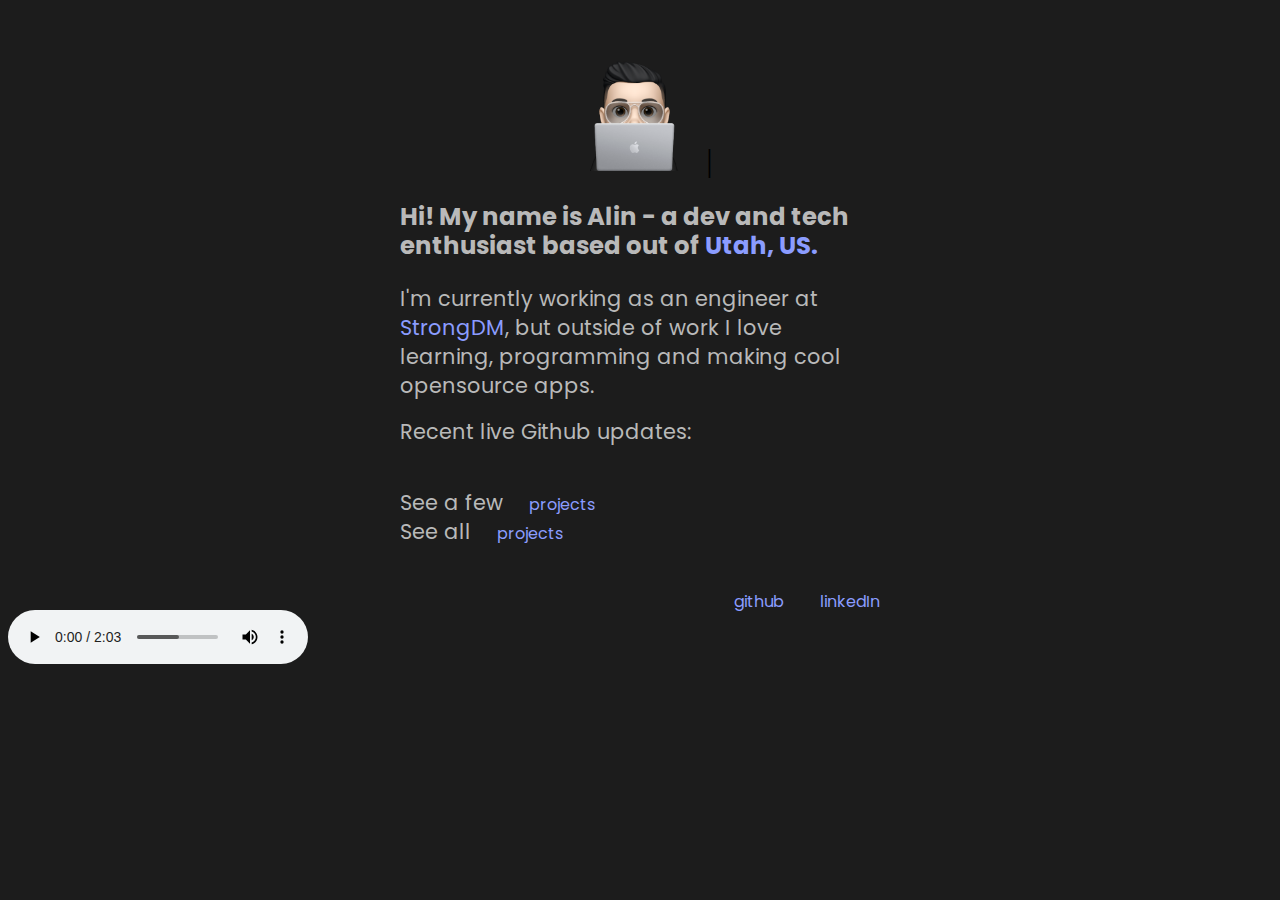
==== index.html @ a38c1ec6 "Update index.html" ====
<!DOCTYPE html>
<html lang="en">

<head>
    <meta charset="UTF-8">
    <meta http-equiv="X-UA-Compatible" content="IE=edge">
    <meta name="viewport" content="width=device-width, initial-scale=1.0">
    <title>Alin Lupascu</title>
    <link rel="preconnect" href="https://fonts.googleapis.com">
    <link rel="preconnect" href="https://fonts.gstatic.com" crossorigin>
    <link href="https://fonts.googleapis.com/css2?family=Poppins&display=swap" rel="stylesheet">
    <link rel="stylesheet" href="style.css">
    <link rel="icon"
        href="data:image/svg+xml,<svg xmlns=%22http://www.w3.org/2000/svg%22 viewBox=%220 0 100 100%22><text y=%22.9em%22 font-size=%2290%22>🖐️</text></svg>">

</head>

<body>

    <div class="container">

        <div class="hero">

            <img class="avatar"
                src="./avatar.png"
                alt="👋🏻">
            <span class="blink">|</span>

        </div>

        <div class="introText">
            <h3>Hi! My name is Alin - a dev and tech enthusiast based out of <span class="h3Span">Utah, US.</span></h3>
            I'm currently working as an engineer at <span class="h3Span">StrongDM</span>, but outside of work I love
            learning, programming and making cool opensource apps.
        </div>

        <div class="recentWork">
            Recent live Github updates:
            <div class="repos"></div>
            See a few <a class="sm-link" href="projects.html">
                <img height="16" width="16" src="https://cdn.simpleicons.org/git/white" /> projects</a>
            <br>
            See all <a class="sm-link" href="https://github.com/alienator88?tab=repositories">
                <img height="16" width="16" src="https://cdn.simpleicons.org/git/white" /> projects</a>
        </div>

        <div class="socials">
            <a class="sm-link" href="https://github.com/alienator88">
                <img height="16" width="16" src="https://cdn.simpleicons.org/github/white" /> github</a>
            
            <a class="sm-link" href="https://www.linkedin.com/in/alinlupascu/">
                <img height="16" width="16" src="https://cdn.simpleicons.org/linkedin/white" /> linkedIn</a>
        </div>

    </div>


      <audio controls autoplay>
      <source src="tune.mp3" type="audio/mpeg">
      </audio>
</body>
<script src="app.js"></script>

</html>
---- style.css ----
:root {
    font-size: 16px;
}

body {
    background-color: #1c1c1c;
}


.container {
    width: 80%;
    max-width: 30rem;
    margin: 0 auto;
    display: flex;
    flex-direction: column;
    margin-top: 2vh;
}


.hero {
    align-self: center;
    margin-top: 2vh;
}


.avatar {
    width: 15vh;
    height: 15vh;
    /* border-radius: 300px; */
}


.introText {
    color: rgb(185, 185, 185);
    font-family: 'Poppins', sans-serif;
    font-size: 1.3rem;
    line-height: 1.8rem;
    /* text-align: justify;
    text-justify: auto; */
}

.recentWork {
    color: rgb(185, 185, 185);
    font-family: 'Poppins', sans-serif;
    font-size: 1.3rem;
    line-height: 1.8rem;
    margin-top: 2vh;
}


.h3Span {
    color: #8b9cff;
}

.repos {
    padding: 1em;
    padding-left: 0;
}

.repoLink {
    text-decoration: none;
    color: white;
    font-family: Arial, Helvetica, sans-serif;
    border-bottom: 4px solid #8b9cff;
}

.repoCard {
    background-color: rgba(255, 255, 255, 0.1);
    padding: 1em;
    border: 1px solid white;
    border-radius: 0.5em;
    margin-bottom: 1vh;
}

.repoDesc {
    color: white(0, 0, 0, 0.582);
    font-size: small;
    line-height: normal;
    margin-top: 1vh;
}

.blink {
    font-size: xx-large;
    animation: 1s blinker step-end infinite;
}

@keyframes blinker {
    from,
    to {
        color: transparent;
    }

    50% {
        color: white;
    }
}

.socials {
    display: flex;
    justify-content: flex-end;
    margin-top: 5vh;
}

.sm-link+.sm-link {
    margin-left: 1em;
}

.sm-link {
    text-decoration: none;
    color: #8b9cff;
    font-family: 'Poppins', sans-serif;
    font-size: 1rem;
    line-height: 1rem;
}

@media(max-width:480px) {
    .introText {
        color: rgb(185, 185, 185);
        font-family: 'Poppins', sans-serif;
        font-size: 1rem;
        line-height: 1.5rem;
    }

    .recentWork {
        color: rgb(185, 185, 185);
        font-family: 'Poppins', sans-serif;
        font-size: 1rem;
        line-height: 1.5rem;
        margin-top: 2vh;
    }

    .sm-link {
        font-size: 0.8rem;
    }
}
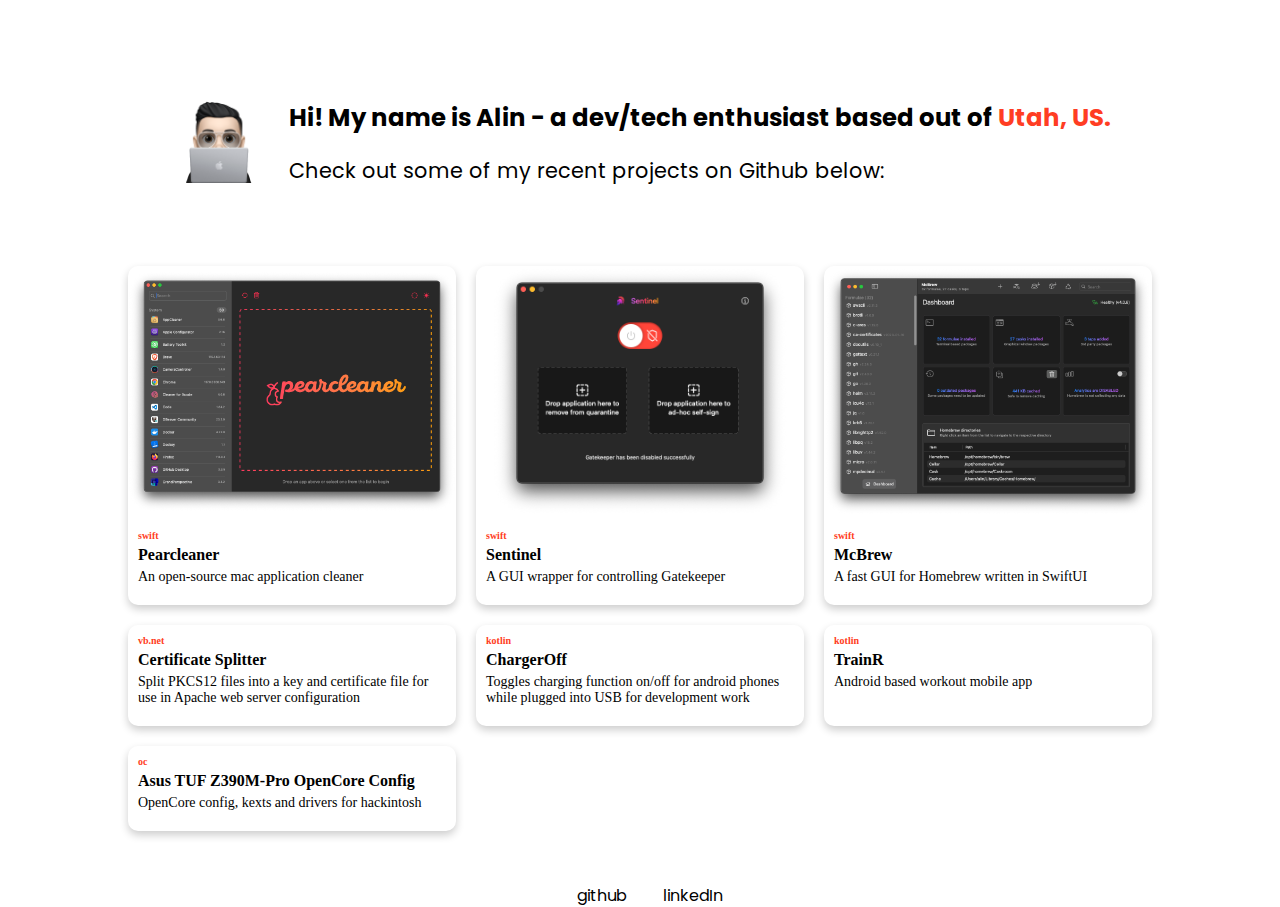
==== commit 5c4f8da8: "New layout" ====
--- a/index.html
+++ b/index.html
@@ -19,46 +19,96 @@
 
     <div class="container">
 
+        
+
         <div class="hero">
 
-            <img class="avatar"
-                src="./avatar.png"
-                alt="👋🏻">
-            <span class="blink">|</span>
+            <img class="avatar" src="./Resources/avatar.png" alt="👋🏻">
+            <div class="introText">
+                <h3>Hi! My name is Alin - a dev/tech enthusiast based out of <span class="h3Span">Utah, US.</span></h3>
+                Check out some of my recent projects on Github below:
+            </div>
 
         </div>
 
-        <div class="introText">
-            <h3>Hi! My name is Alin - a dev and tech enthusiast based out of <span class="h3Span">Utah, US.</span></h3>
-            I'm currently working as an engineer at <span class="h3Span">StrongDM</span>, but outside of work I love
-            learning, programming and making cool opensource apps.
-        </div>
+        <div class="project-container">
+            <a href="https://github.com/alienator88/Pearcleaner" target="_blank" class="project-item">
+                <img src="./Resources/pearcleaner.png" alt="Project 1">
+                <div class="project-details">
+                    <div class="project-language">swift</div>
+                    <div class="project-title">Pearcleaner</div>
+                    <div class="project-description">An open-source mac application cleaner</div>
+                </div>
+            </a>
+        
+            <a href="https://github.com/alienator88/Sentinel" target="_blank" class="project-item">
+                <img src="./Resources/sentinel.png" alt="Project 2">
+                <div class="project-details">
+                    <div class="project-language">swift</div>
+                    <div class="project-title">Sentinel</div>
+                    <div class="project-description">A GUI wrapper for controlling Gatekeeper</div>
+                </div>
+            </a>
 
-        <div class="recentWork">
-            Recent live Github updates:
-            <div class="repos"></div>
-            See a few <a class="sm-link" href="projects.html">
-                <img height="16" width="16" src="https://cdn.simpleicons.org/git/white" /> projects</a>
-            <br>
-            See all <a class="sm-link" href="https://github.com/alienator88?tab=repositories">
-                <img height="16" width="16" src="https://cdn.simpleicons.org/git/white" /> projects</a>
+            <a href="https://github.com/alienator88/McBrew" target="_blank" class="project-item">
+                <img src="./Resources/mcbrew.png" alt="Project 3">
+                <div class="project-details">
+                    <div class="project-language">swift</div>
+                    <div class="project-title">McBrew</div>
+                    <div class="project-description">A fast GUI for Homebrew written in SwiftUI</div>
+                </div>
+            </a>
+
+            <a href="https://github.com/alienator88/Certificate-Splitter" target="_blank" class="project-item">
+                <div class="project-details">
+                    <div class="project-language">vb.net</div>
+                    <div class="project-title">Certificate Splitter</div>
+                    <div class="project-description">Split PKCS12 files into a key and certificate file for use in Apache web server configuration</div>
+                </div>
+            </a>
+
+            <a href="https://github.com/alienator88/ChargerOff" target="_blank" class="project-item">
+                <div class="project-details">
+                    <div class="project-language">kotlin</div>
+                    <div class="project-title">ChargerOff</div>
+                    <div class="project-description">Toggles charging function on/off for android phones while plugged into USB for development work</div>
+                </div>
+            </a>
+
+            <a href="https://github.com/alienator88/TrainR" target="_blank" class="project-item">
+                <div class="project-details">
+                    <div class="project-language">kotlin</div>
+                    <div class="project-title">TrainR</div>
+                    <div class="project-description">Android based workout mobile app</div>
+                </div>
+            </a>
+
+            <a href="https://github.com/alienator88/ASUS-TUF-Z390M-Pro-Gaming-Hackintosh-OpenCore" target="_blank" class="project-item">
+                <div class="project-details">
+                    <div class="project-language">oc</div>
+                    <div class="project-title">Asus TUF Z390M-Pro OpenCore Config</div>
+                    <div class="project-description">OpenCore config, kexts and drivers for hackintosh</div>
+                </div>
+            </a>
+                
         </div>
 
         <div class="socials">
             <a class="sm-link" href="https://github.com/alienator88">
-                <img height="16" width="16" src="https://cdn.simpleicons.org/github/white" /> github</a>
-            
+                <img height="16" width="16" src="https://cdn.simpleicons.org/github/black" /> github</a>
+
             <a class="sm-link" href="https://www.linkedin.com/in/alinlupascu/">
-                <img height="16" width="16" src="https://cdn.simpleicons.org/linkedin/white" /> linkedIn</a>
+                <img height="16" width="16" src="https://cdn.simpleicons.org/linkedin/black" /> linkedIn</a>
         </div>
+
 
     </div>
 
 
-      <audio controls autoplay>
-      <source src="tune.mp3" type="audio/mpeg">
-      </audio>
+    <!-- <audio controls autoplay loop style="padding-top: 10%">
+        <source src="tune.mp3" type="audio/mpeg">
+    </audio> -->
 </body>
 <script src="app.js"></script>
 
-</html>
+</html>--- a/style.css
+++ b/style.css
@@ -3,102 +3,110 @@
 }
 
 body {
-    background-color: #1c1c1c;
+    margin: 0;
+    display: flex;
+    justify-content: center;
+    align-items: center;
+    height: 100vh;
 }
 
-
 .container {
-    width: 80%;
-    max-width: 30rem;
+    width: 100%;
+    max-width: 80%;
     margin: 0 auto;
     display: flex;
     flex-direction: column;
-    margin-top: 2vh;
+    align-items: center; /* Center horizontally */
+    height: 100%; /* Take up full height of the viewport */
 }
 
-
 .hero {
-    align-self: center;
-    margin-top: 2vh;
+    display: flex;
+    align-items: center;
+    padding-top: 5rem;
+    /* Add any additional styles for .hero if needed */
 }
 
 
 .avatar {
-    width: 15vh;
-    height: 15vh;
-    /* border-radius: 300px; */
+    width: 100px; /* Adjust the width as needed */
+    height: auto; /* Maintain aspect ratio */
+    margin-right: 20px; /* Adjust spacing between image and text */
+    /* border-radius: 50%;
+    overflow: hidden; */
 }
 
 
 .introText {
-    color: rgb(185, 185, 185);
+    color: rgb(0, 0, 0);
     font-family: 'Poppins', sans-serif;
     font-size: 1.3rem;
     line-height: 1.8rem;
-    /* text-align: justify;
-    text-justify: auto; */
+    flex: 1;
+    text-align: justify;
+    text-justify: auto;
 }
 
-.recentWork {
-    color: rgb(185, 185, 185);
-    font-family: 'Poppins', sans-serif;
-    font-size: 1.3rem;
-    line-height: 1.8rem;
-    margin-top: 2vh;
+.project-container {
+    display: grid;
+    grid-template-columns: repeat(3, 1fr);
+    gap: 20px; /* Adjust the gap between items */
+    margin-top: 5rem; /* Adjust the margin as needed */
+}
+
+.project-item {
+    border-radius: 10px; /* Adjust border-radius for rounded corners */
+    overflow: hidden; /* Ensure rounded corners clip the content */
+    box-shadow: 0 4px 8px rgba(0, 0, 0, 0.2); /* Add a subtle shadow */
+    transition: transform 0.3s ease-in-out; /* Add a smooth transition effect */
+    text-decoration: none; /* Remove underline from links */
+    color: black; /* Set the text color for links */
+    background-color: rgb(255, 255, 255);
+}
+
+.project-item:hover {
+    transform: scale(1.05); /* Enlarge slightly on hover */
+}
+
+.project-item img {
+    width: 100%; /* Make the image fill the container */
+    height: 250px; /* Set a fixed height for consistency */
+    object-fit: contain; /* Maintain aspect ratio and cover the container */
+}
+
+.project-details {
+    padding: 10px;
+    background-color: transparent; /* Background color for the rounded rectangle */
+     /* Limit the width of the details container */
+    margin-top: auto; /* Push details to the bottom of the container */
+}
+
+.project-language {
+    font-size: 10px;
+    font-weight: bold;
+    margin-bottom: 5px;
+    color: #ff3d23;
+}
+
+.project-title {
+    font-size: 16px;
+    font-weight: bold;
+    margin-bottom: 5px;
+}
+
+.project-description {
+    font-size: 14px;
+    margin-bottom: 10px;
 }
 
 
 .h3Span {
-    color: #8b9cff;
-}
-
-.repos {
-    padding: 1em;
-    padding-left: 0;
-}
-
-.repoLink {
-    text-decoration: none;
-    color: white;
-    font-family: Arial, Helvetica, sans-serif;
-    border-bottom: 4px solid #8b9cff;
-}
-
-.repoCard {
-    background-color: rgba(255, 255, 255, 0.1);
-    padding: 1em;
-    border: 1px solid white;
-    border-radius: 0.5em;
-    margin-bottom: 1vh;
-}
-
-.repoDesc {
-    color: white(0, 0, 0, 0.582);
-    font-size: small;
-    line-height: normal;
-    margin-top: 1vh;
-}
-
-.blink {
-    font-size: xx-large;
-    animation: 1s blinker step-end infinite;
-}
-
-@keyframes blinker {
-    from,
-    to {
-        color: transparent;
-    }
-
-    50% {
-        color: white;
-    }
+    color: #ff3d23;
 }
 
 .socials {
     display: flex;
-    justify-content: flex-end;
-    margin-top: 5vh;
+    margin-top: 6vh;
 }
 
 .sm-link+.sm-link {
@@ -107,29 +115,8 @@
 
 .sm-link {
     text-decoration: none;
-    color: #8b9cff;
+    color: #000000;
     font-family: 'Poppins', sans-serif;
     font-size: 1rem;
     line-height: 1rem;
-}
-
-@media(max-width:480px) {
-    .introText {
-        color: rgb(185, 185, 185);
-        font-family: 'Poppins', sans-serif;
-        font-size: 1rem;
-        line-height: 1.5rem;
-    }
-
-    .recentWork {
-        color: rgb(185, 185, 185);
-        font-family: 'Poppins', sans-serif;
-        font-size: 1rem;
-        line-height: 1.5rem;
-        margin-top: 2vh;
-    }
-
-    .sm-link {
-        font-size: 0.8rem;
-    }
 }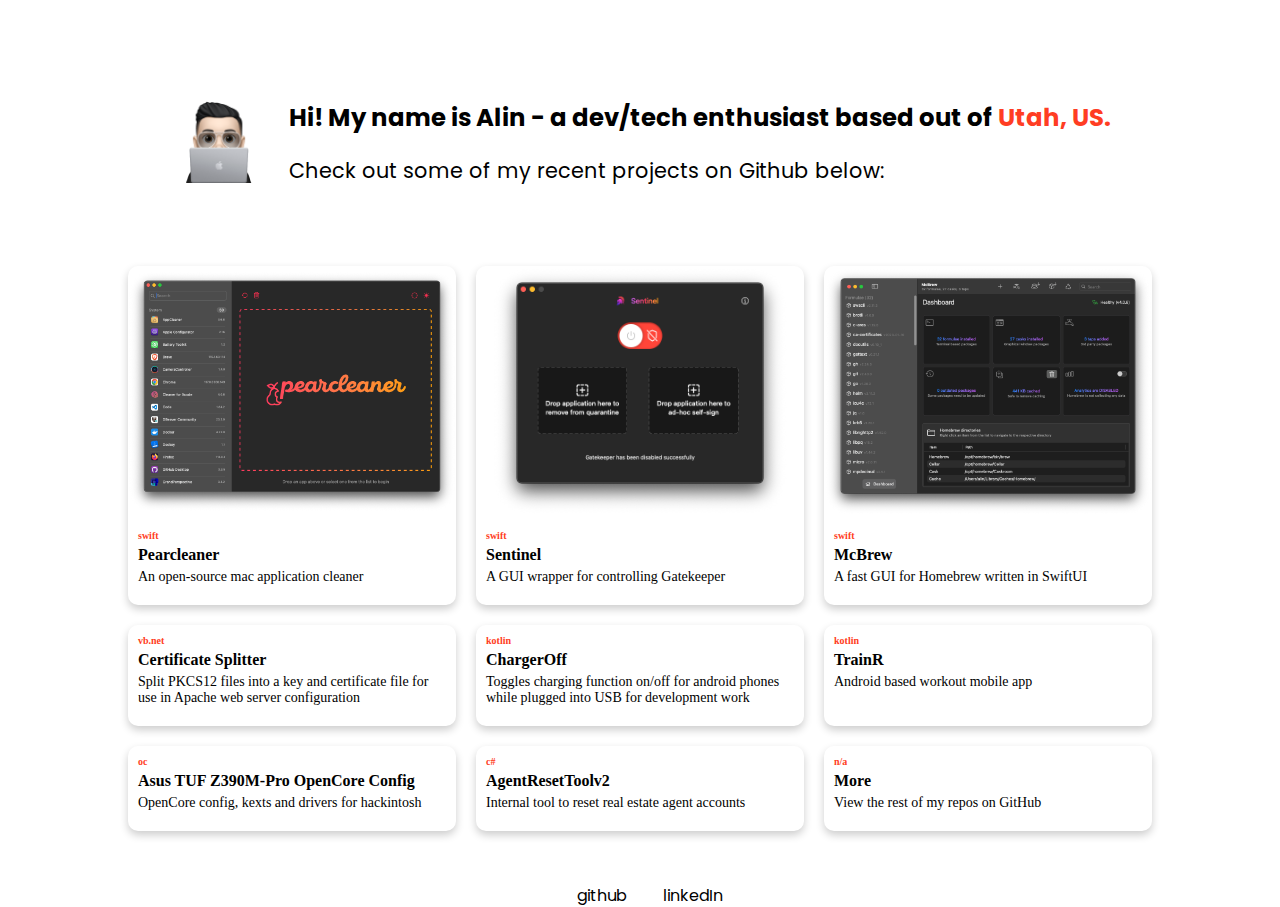
==== commit e170d1f2: "Update index.html" ====
--- a/index.html
+++ b/index.html
@@ -90,6 +90,22 @@
                     <div class="project-description">OpenCore config, kexts and drivers for hackintosh</div>
                 </div>
             </a>
+
+            <a href="https://github.com/alienator88/AgentResetToolv2" target="_blank" class="project-item">
+                <div class="project-details">
+                    <div class="project-language">c#</div>
+                    <div class="project-title">AgentResetToolv2</div>
+                    <div class="project-description">Internal tool to reset real estate agent accounts</div>
+                </div>
+            </a>
+
+            <a href="https://github.com/alienator88?tab=repositories" target="_blank" class="project-item">
+                <div class="project-details">
+                    <div class="project-language">n/a</div>
+                    <div class="project-title">More</div>
+                    <div class="project-description">View the rest of my repos on GitHub</div>
+                </div>
+            </a>
                 
         </div>
 
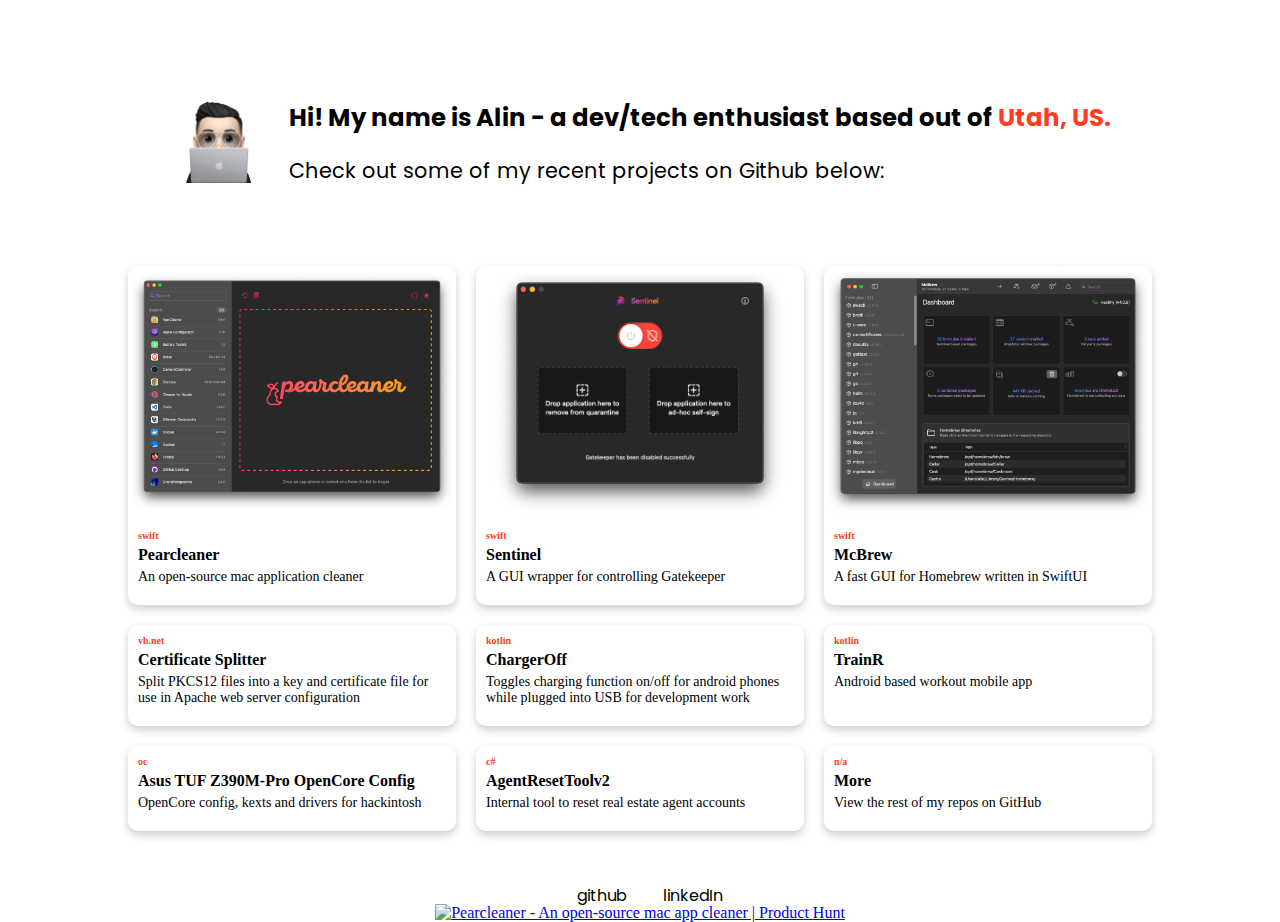
==== commit cab64de3: "Update index.html" ====
--- a/index.html
+++ b/index.html
@@ -117,6 +117,9 @@
                 <img height="16" width="16" src="https://cdn.simpleicons.org/linkedin/black" /> linkedIn</a>
         </div>
 
+        <div>
+        <a href="https://www.producthunt.com/posts/pearcleaner?utm_source=badge-featured&utm_medium=badge&utm_souce=badge-pearcleaner" target="_blank"><img src="https://api.producthunt.com/widgets/embed-image/v1/featured.svg?post_id=439875&theme=dark" alt="Pearcleaner - An&#0032;open&#0045;source&#0032;mac&#0032;app&#0032;cleaner | Product Hunt" style="width: 250px; height: 54px;" width="250" height="54" /></a>
+        </div>
 
     </div>
 
@@ -127,4 +130,4 @@
 </body>
 <script src="app.js"></script>
 
-</html>+</html>
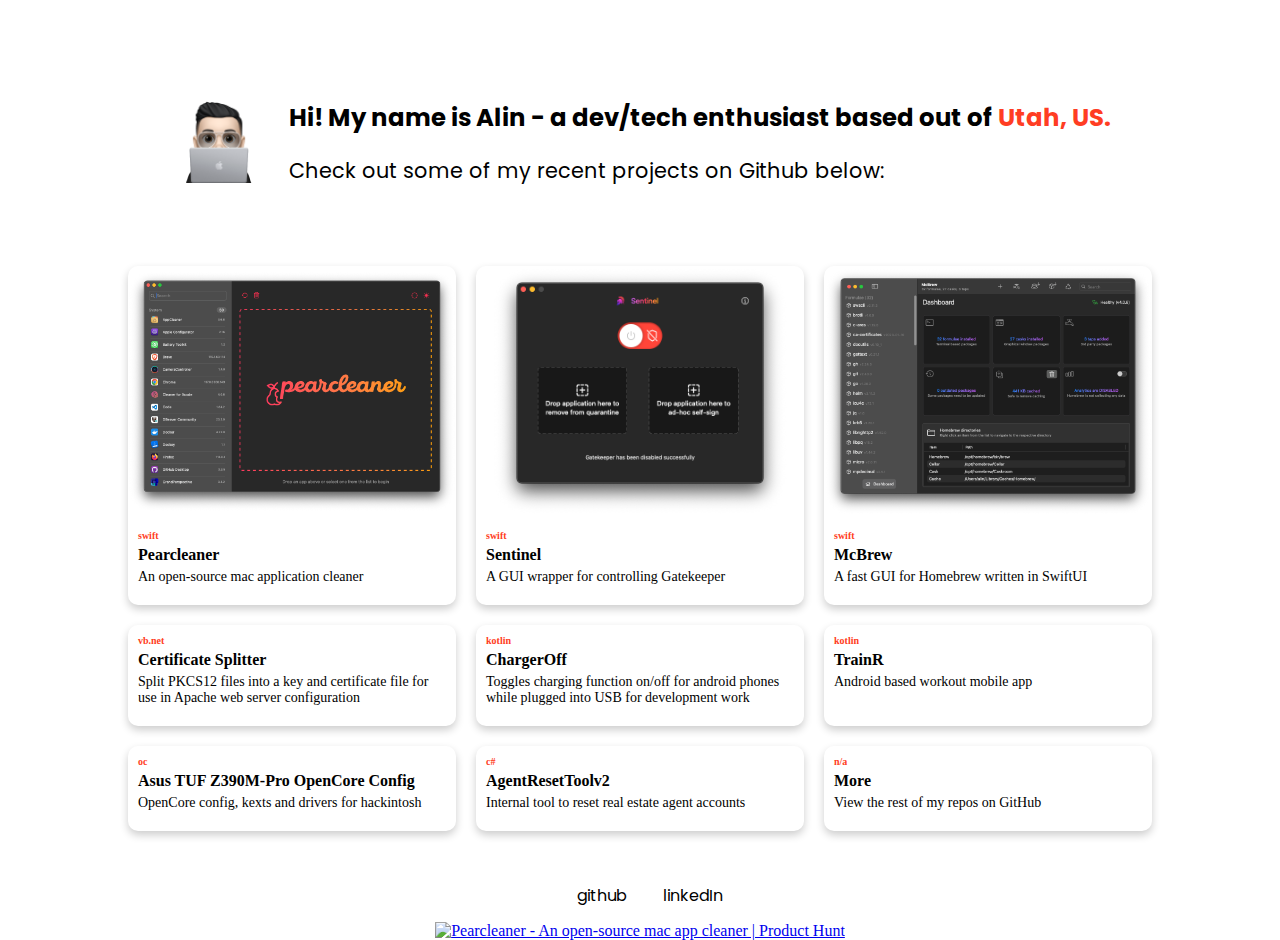
==== commit aa8c3137: "Update index.html" ====
--- a/index.html
+++ b/index.html
@@ -117,6 +117,7 @@
                 <img height="16" width="16" src="https://cdn.simpleicons.org/linkedin/black" /> linkedIn</a>
         </div>
 
+        <br>
         <div>
         <a href="https://www.producthunt.com/posts/pearcleaner?utm_source=badge-featured&utm_medium=badge&utm_souce=badge-pearcleaner" target="_blank"><img src="https://api.producthunt.com/widgets/embed-image/v1/featured.svg?post_id=439875&theme=dark" alt="Pearcleaner - An&#0032;open&#0045;source&#0032;mac&#0032;app&#0032;cleaner | Product Hunt" style="width: 250px; height: 54px;" width="250" height="54" /></a>
         </div>
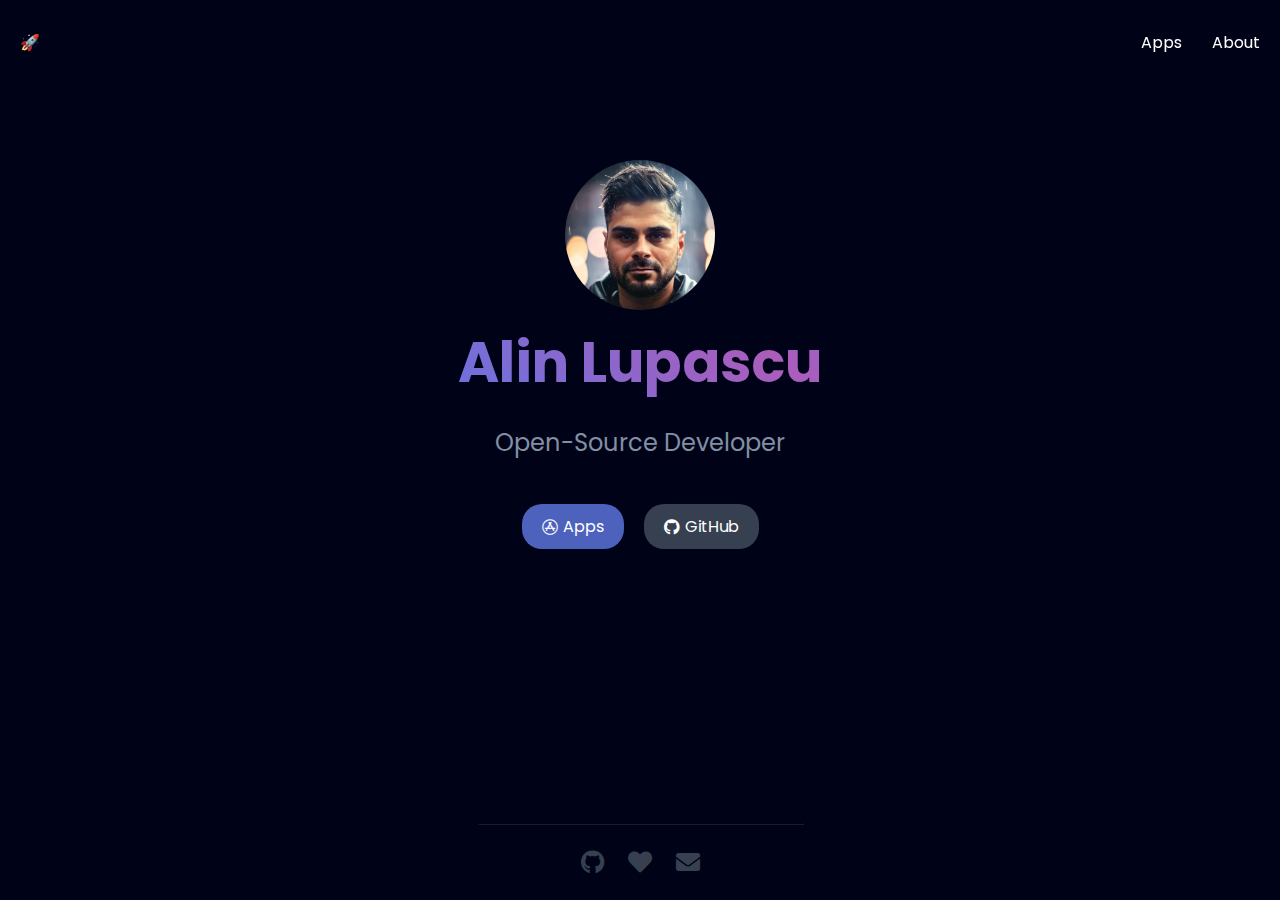
==== commit 9ff250fe: "Updates" ====
--- a/index.html
+++ b/index.html
@@ -1,134 +1,44 @@
 <!DOCTYPE html>
 <html lang="en">
-
 <head>
     <meta charset="UTF-8">
-    <meta http-equiv="X-UA-Compatible" content="IE=edge">
     <meta name="viewport" content="width=device-width, initial-scale=1.0">
     <title>Alin Lupascu</title>
-    <link rel="preconnect" href="https://fonts.googleapis.com">
-    <link rel="preconnect" href="https://fonts.gstatic.com" crossorigin>
-    <link href="https://fonts.googleapis.com/css2?family=Poppins&display=swap" rel="stylesheet">
     <link rel="stylesheet" href="style.css">
+    <link rel="stylesheet" href="https://cdnjs.cloudflare.com/ajax/libs/font-awesome/5.15.3/css/all.min.css">
+    <link href="https://fonts.googleapis.com/css2?family=Poppins:wght@400;600&display=swap" rel="stylesheet">
     <link rel="icon"
-        href="data:image/svg+xml,<svg xmlns=%22http://www.w3.org/2000/svg%22 viewBox=%220 0 100 100%22><text y=%22.9em%22 font-size=%2290%22>🖐️</text></svg>">
-
+        href="data:image/svg+xml,<svg xmlns=%22http://www.w3.org/2000/svg%22 viewBox=%220 0 100 100%22><text y=%22.9em%22 font-size=%2290%22>🚀</text></svg>">
 </head>
-
 <body>
-
-    <div class="container">
-
-        
-
-        <div class="hero">
-
-            <img class="avatar" src="./Resources/avatar.png" alt="👋🏻">
-            <div class="introText">
-                <h3>Hi! My name is Alin - a dev/tech enthusiast based out of <span class="h3Span">Utah, US.</span></h3>
-                Check out some of my recent projects on Github below:
+    <header>
+        <div class="logo">🚀</div>
+        <nav>
+            <ul>
+                <li><a href="/apps">Apps</a></li>
+                <li><a href="/about">About</a></li>
+            </ul>
+        </nav>
+    </header>
+    <main>
+        <section class="profile">
+            <img src="Resources/me.JPG" alt="Profile Picture" class="profile-pic">
+            <h1>Alin Lupascu</h1>
+            <p class="role">Open-Source Developer</p>
+            <div class="buttons">
+                <a href="/apps" class="button" id="apps"><i class="fab fa-app-store"></i> Apps</a>
+                <a href="https://github.com/alienator88" class="button" id="code"><i class="fab fa-github"></i> GitHub</a>
             </div>
-
+            
+        </section>
+    </main>
+    <footer>
+        <hr>
+        <div class="social-links">
+            <a href="https://github.com/alienator88" class="tooltip"><i class="fab fa-github"><span class="tooltiptext">GitHub</span></i></a>
+            <a href="https://github.com/sponsors/alienator88" class="tooltip"><i class="fas fa-heart"><span class="tooltiptext">Sponsor</span></i></a>
+            <a href="mailto:dev@itsalin.com" class="tooltip"><i class="fas fa-envelope"><span class="tooltiptext">Email</span></i></a>
         </div>
-
-        <div class="project-container">
-            <a href="https://github.com/alienator88/Pearcleaner" target="_blank" class="project-item">
-                <img src="./Resources/pearcleaner.png" alt="Project 1">
-                <div class="project-details">
-                    <div class="project-language">swift</div>
-                    <div class="project-title">Pearcleaner</div>
-                    <div class="project-description">An open-source mac application cleaner</div>
-                </div>
-            </a>
-        
-            <a href="https://github.com/alienator88/Sentinel" target="_blank" class="project-item">
-                <img src="./Resources/sentinel.png" alt="Project 2">
-                <div class="project-details">
-                    <div class="project-language">swift</div>
-                    <div class="project-title">Sentinel</div>
-                    <div class="project-description">A GUI wrapper for controlling Gatekeeper</div>
-                </div>
-            </a>
-
-            <a href="https://github.com/alienator88/McBrew" target="_blank" class="project-item">
-                <img src="./Resources/mcbrew.png" alt="Project 3">
-                <div class="project-details">
-                    <div class="project-language">swift</div>
-                    <div class="project-title">McBrew</div>
-                    <div class="project-description">A fast GUI for Homebrew written in SwiftUI</div>
-                </div>
-            </a>
-
-            <a href="https://github.com/alienator88/Certificate-Splitter" target="_blank" class="project-item">
-                <div class="project-details">
-                    <div class="project-language">vb.net</div>
-                    <div class="project-title">Certificate Splitter</div>
-                    <div class="project-description">Split PKCS12 files into a key and certificate file for use in Apache web server configuration</div>
-                </div>
-            </a>
-
-            <a href="https://github.com/alienator88/ChargerOff" target="_blank" class="project-item">
-                <div class="project-details">
-                    <div class="project-language">kotlin</div>
-                    <div class="project-title">ChargerOff</div>
-                    <div class="project-description">Toggles charging function on/off for android phones while plugged into USB for development work</div>
-                </div>
-            </a>
-
-            <a href="https://github.com/alienator88/TrainR" target="_blank" class="project-item">
-                <div class="project-details">
-                    <div class="project-language">kotlin</div>
-                    <div class="project-title">TrainR</div>
-                    <div class="project-description">Android based workout mobile app</div>
-                </div>
-            </a>
-
-            <a href="https://github.com/alienator88/ASUS-TUF-Z390M-Pro-Gaming-Hackintosh-OpenCore" target="_blank" class="project-item">
-                <div class="project-details">
-                    <div class="project-language">oc</div>
-                    <div class="project-title">Asus TUF Z390M-Pro OpenCore Config</div>
-                    <div class="project-description">OpenCore config, kexts and drivers for hackintosh</div>
-                </div>
-            </a>
-
-            <a href="https://github.com/alienator88/AgentResetToolv2" target="_blank" class="project-item">
-                <div class="project-details">
-                    <div class="project-language">c#</div>
-                    <div class="project-title">AgentResetToolv2</div>
-                    <div class="project-description">Internal tool to reset real estate agent accounts</div>
-                </div>
-            </a>
-
-            <a href="https://github.com/alienator88?tab=repositories" target="_blank" class="project-item">
-                <div class="project-details">
-                    <div class="project-language">n/a</div>
-                    <div class="project-title">More</div>
-                    <div class="project-description">View the rest of my repos on GitHub</div>
-                </div>
-            </a>
-                
-        </div>
-
-        <div class="socials">
-            <a class="sm-link" href="https://github.com/alienator88">
-                <img height="16" width="16" src="https://cdn.simpleicons.org/github/black" /> github</a>
-
-            <a class="sm-link" href="https://www.linkedin.com/in/alinlupascu/">
-                <img height="16" width="16" src="https://cdn.simpleicons.org/linkedin/black" /> linkedIn</a>
-        </div>
-
-        <br>
-        <div>
-        <a href="https://www.producthunt.com/posts/pearcleaner?utm_source=badge-featured&utm_medium=badge&utm_souce=badge-pearcleaner" target="_blank"><img src="https://api.producthunt.com/widgets/embed-image/v1/featured.svg?post_id=439875&theme=dark" alt="Pearcleaner - An&#0032;open&#0045;source&#0032;mac&#0032;app&#0032;cleaner | Product Hunt" style="width: 250px; height: 54px;" width="250" height="54" /></a>
-        </div>
-
-    </div>
-
-
-    <!-- <audio controls autoplay loop style="padding-top: 10%">
-        <source src="tune.mp3" type="audio/mpeg">
-    </audio> -->
+    </footer>
 </body>
-<script src="app.js"></script>
-
 </html>
--- a/style.css
+++ b/style.css
@@ -1,122 +1,298 @@
-:root {
-    font-size: 16px;
-}
-
-body {
+html, body {
+    height: 100%; /* Ensure the html and body are full height */
     margin: 0;
-    display: flex;
+    padding: 0;
+    font-family: 'Poppins', sans-serif;
+    background-color: #000317; /* Dark blue/purple background */
+    color: white;
+    display: flex; /* New */
+    flex-direction: column; /* New */
+    align-items: center;
+}
+
+body > footer {
+    margin-top: auto; /* Pushes the footer to the bottom */
+}
+
+main {
+    flex: 1; /* Allows the main content to grow and fill the available space */
+}
+
+.grid-container {
+    display: grid;
+    grid-template-columns: 1fr 1fr; /* Creates 2 columns of equal width */
+    gap: 40px; /* Adjusts the gap between grid items */
+    margin-top: 20px; /* Space above the grid, adjust as needed */
+}
+
+.column {
+    display: flex;
+    flex-direction: column;
+    gap: 20px; /* Space between items in the same column */
+}
+
+.item {
+    display: flex;
+    align-items: center;
+    background-color: #000210; /* Example background color */
+    padding: 20px; /* Increased padding between content and border */
+    border: 1px solid #dddddd1c; /* Example border color */
+    border-radius: 16px; /* Rounded corners */
+    gap: 20px; /* Space between the image and the text content */
+    transition: box-shadow 0.5s ease-in-out; /* Smooth transition for the shadow effect */
+    width: 550px; /* Specific width */
+    height: 200px; /* Specific height */
+    overflow: hidden; 
+}
+
+.item:hover {
+    box-shadow: 0 8px 15px #5d76e577; /* Blue shadow on hover */
+    cursor: pointer;
+}
+
+.item-image {
+    width: 100px; /* Adjust based on your preference */
+    height: auto; /* Maintain aspect ratio */
+    border-radius: 5px; /* Optionally round the corners of the image */
+}
+
+.item-content {
+    display: flex;
+    flex-direction: column;
+}
+
+.item-title {
+    margin: 0;
+    font-size: 1.5em; /* Large title size */
+}
+
+.item-description {
+    font-size: 0.9em; /* Smaller text for the description */
+    color: #666; /* Example color for the description text */
+}
+
+header {
+    position: fixed;
+    top: 0;
+    left: 0;
+    width: 100%;
+    display: flex;
+    justify-content: space-between;
+    align-items: center;
+    padding: 20px;
+    z-index: 1000; /* High z-index to keep it above other content */
+    transition: background-color 0.5s ease;
+    backdrop-filter: blur(10px); /* Create the blur effect */
+    background-color: #0003178f; /* Translucent background; adjust as needed */
+}
+
+.logo {
+    font-size: 1rem;
+    text-decoration: none;
+    color: white;
+}
+
+.underline {
+    text-decoration: underline;
+    text-decoration-color: #ab5dbb; 
+    text-decoration-thickness: 2px;
+    text-decoration-style: solid;
+}
+
+nav ul {
+    list-style-type: none;
+    padding: 0;
+    display: flex;
+    margin: 0;
+    margin-right: 20px;
+    /* align-items: center; */
+}
+
+nav ul li {
+    margin: 10px;
+    margin-right: 20px;
+}
+
+nav ul li a {
+    color: white;
+    text-decoration: none;
+    display: flex;
+    align-items: center;
+}
+
+.profile {
+    display: flex;
+    justify-content: center; /* Centers content horizontally */
+    align-items: center; /* Centers content vertically if needed */
+    width: 100%; /* Ensures the profile section takes full width */
+    flex-direction: column;
+    padding-top: 10rem;
+}
+
+.apps-container {
+    display: flex;
+    justify-content: center; /* Centers content horizontally */
+    align-items: center; /* Centers content vertically if needed */
+    width: 100%; /* Ensures the profile section takes full width */
+    flex-direction: column;
+    padding-top: 5rem;
+}
+
+.profile-pic {
+    width: 150px;
+    height: 150px;
+    border-radius: 50%;
+    object-fit:cover;
+    object-position: center 25%;
+    /* border: 4px solid white; */
+}
+
+h1 {
+    font-size: 3.5rem;
+    background: linear-gradient(45deg, #5d76e5, #ab5dbb, #5d76e5);
+    background-size: 200% 200%; /* Extend the background to allow for the movement */
+    -webkit-background-clip: text;
+    background-clip: text;
+    -webkit-text-fill-color: transparent;
+    animation: gradientAnimation 5s ease-in-out infinite; /* Apply the animation */
+    margin: 10px 0;
+    margin-bottom: 10px;
+}
+
+.awesome {
+    font-size: 2rem;
+    margin: 10px 0;
+}
+
+@keyframes gradientAnimation {
+    0% { background-position: 0% 50%; }
+    50% { background-position: 100% 50%; }
+    100% { background-position: 0% 50%; }
+}
+
+.role {
+    color: #828fa5;
+    font-size: 1.5rem;
+    margin-top: 10px;
+}
+
+.about {
+    color: #828fa5;
+    font-size: 1.2rem;
+    margin: 10px;
+}
+
+.apps-title-container {
+    display: flex;
+    align-items: center; /* Adjust vertical alignment if needed */
+    gap: 10px;
+}
+
+
+.button, #apps, #code, #download_url, #repo_url { /* Targeting IDs directly */
+    display: inline-flex;
+    align-items: center;
     justify-content: center;
-    align-items: center;
-    height: 100vh;
-}
-
-.container {
+    border: none;
+    border-radius: 20px;
+    padding: 10px 20px;
+    margin: 10px;
+    cursor: pointer;
+    font-size: 1rem;
+    text-decoration: none; 
+    color: white; 
+    gap: 5px;
+}
+
+
+.buttons {
+    display: flex;
+    justify-content: center; /* Center buttons horizontally */
+    align-items: center;
+    gap: 0px; /* Adjusts space between buttons */
+    flex-wrap: wrap; /* Ensures buttons wrap on smaller screens */
+    margin-top: 10px; /* Adds some space above the buttons */
+}
+
+#apps, #download_url {
+    background-color: #4d62bd; /* Blue */
+}
+
+#code, #repo_url {
+    background-color: #364051; /* Lighter blue/purple */
+}
+
+.app-detail {
+    display: flex;
+    flex-direction: column; /* Stacks children vertically */
+    align-items: center; /* Centers children horizontally in the container */
+    justify-content: center; /* Centers the container's total content vertically if needed */
+    text-align: center; /* Centers text within each child */
+    width: 100%; /* Take the full width of the parent container */
+    padding: 20px; /* Optional: Adds some padding inside the container */
+    margin-top: 5rem;
+}
+
+.appImage {
+    max-width: 10rem; /* Ensures the image is responsive and doesn't overflow its container */
+    height: auto; /* Maintains the aspect ratio of the image */
+    border-radius: 10px; /* Optional: Rounds the corners of the image */
+    margin-bottom: 20px; /* Adds space between the image and the title */
+}
+
+.screenshot {
+    max-width: 80%; /* Ensures the image is responsive and doesn't overflow its container */
+    height: auto; /* Maintains the aspect ratio of the image */
+    border-radius: 10px; /* Optional: Rounds the corners of the image */
+    margin-bottom: 20px; /* Adds space between the image and the title */
+}
+
+
+footer {
+    text-align: center;
+    padding: 20px;
+    width: 100%; /* Ensure footer takes full width */
+    box-sizing: border-box;
+}
+
+footer hr {
+    margin-bottom: 20px;
+    border-color: #3640516a;
     width: 100%;
-    max-width: 80%;
-    margin: 0 auto;
-    display: flex;
-    flex-direction: column;
-    align-items: center; /* Center horizontally */
-    height: 100%; /* Take up full height of the viewport */
-}
-
-.hero {
-    display: flex;
-    align-items: center;
-    padding-top: 5rem;
-    /* Add any additional styles for .hero if needed */
-}
-
-
-.avatar {
-    width: 100px; /* Adjust the width as needed */
-    height: auto; /* Maintain aspect ratio */
-    margin-right: 20px; /* Adjust spacing between image and text */
-    /* border-radius: 50%;
-    overflow: hidden; */
-}
-
-
-.introText {
-    color: rgb(0, 0, 0);
-    font-family: 'Poppins', sans-serif;
-    font-size: 1.3rem;
-    line-height: 1.8rem;
-    flex: 1;
-    text-align: justify;
-    text-justify: auto;
-}
-
-.project-container {
-    display: grid;
-    grid-template-columns: repeat(3, 1fr);
-    gap: 20px; /* Adjust the gap between items */
-    margin-top: 5rem; /* Adjust the margin as needed */
-}
-
-.project-item {
-    border-radius: 10px; /* Adjust border-radius for rounded corners */
-    overflow: hidden; /* Ensure rounded corners clip the content */
-    box-shadow: 0 4px 8px rgba(0, 0, 0, 0.2); /* Add a subtle shadow */
-    transition: transform 0.3s ease-in-out; /* Add a smooth transition effect */
-    text-decoration: none; /* Remove underline from links */
-    color: black; /* Set the text color for links */
-    background-color: rgb(255, 255, 255);
-}
-
-.project-item:hover {
-    transform: scale(1.05); /* Enlarge slightly on hover */
-}
-
-.project-item img {
-    width: 100%; /* Make the image fill the container */
-    height: 250px; /* Set a fixed height for consistency */
-    object-fit: contain; /* Maintain aspect ratio and cover the container */
-}
-
-.project-details {
-    padding: 10px;
-    background-color: transparent; /* Background color for the rounded rectangle */
-     /* Limit the width of the details container */
-    margin-top: auto; /* Push details to the bottom of the container */
-}
-
-.project-language {
-    font-size: 10px;
-    font-weight: bold;
-    margin-bottom: 5px;
-    color: #ff3d23;
-}
-
-.project-title {
-    font-size: 16px;
-    font-weight: bold;
-    margin-bottom: 5px;
-}
-
-.project-description {
-    font-size: 14px;
-    margin-bottom: 10px;
-}
-
-
-.h3Span {
-    color: #ff3d23;
-}
-
-.socials {
-    display: flex;
-    margin-top: 6vh;
-}
-
-.sm-link+.sm-link {
-    margin-left: 1em;
-}
-
-.sm-link {
-    text-decoration: none;
-    color: #000000;
-    font-family: 'Poppins', sans-serif;
-    font-size: 1rem;
-    line-height: 1rem;
+}
+
+.social-links a {
+    display: inline-block; /* or 'block' with 'text-align: center' for its parent */
+    margin: auto;
+    color: #364051;
+    font-size: 1.5rem;
+    padding-left: 10px;
+    padding-right: 10px
+}
+
+.tooltip {
+  position: relative;
+  display: inline-block;
+}
+  
+.tooltip .tooltiptext {
+  visibility: hidden;
+  width: auto;
+  background-color: #5d76e5;
+  color: #fff;
+  text-align: center;
+  padding: 10px;
+  border-radius: 10px;
+  font-size: 12px;
+  font-weight: 300;
+  position: absolute;
+  z-index: 1;
+  bottom: 100%; /* Positions the tooltip above the anchor tag */
+  left: 50%; /* Start at 50% of the parent element */
+  transform: translateX(-50%); /* Centers the tooltip */
+  margin-bottom: 5px;
+}
+  
+.tooltip:hover .tooltiptext {
+  visibility: visible;
 }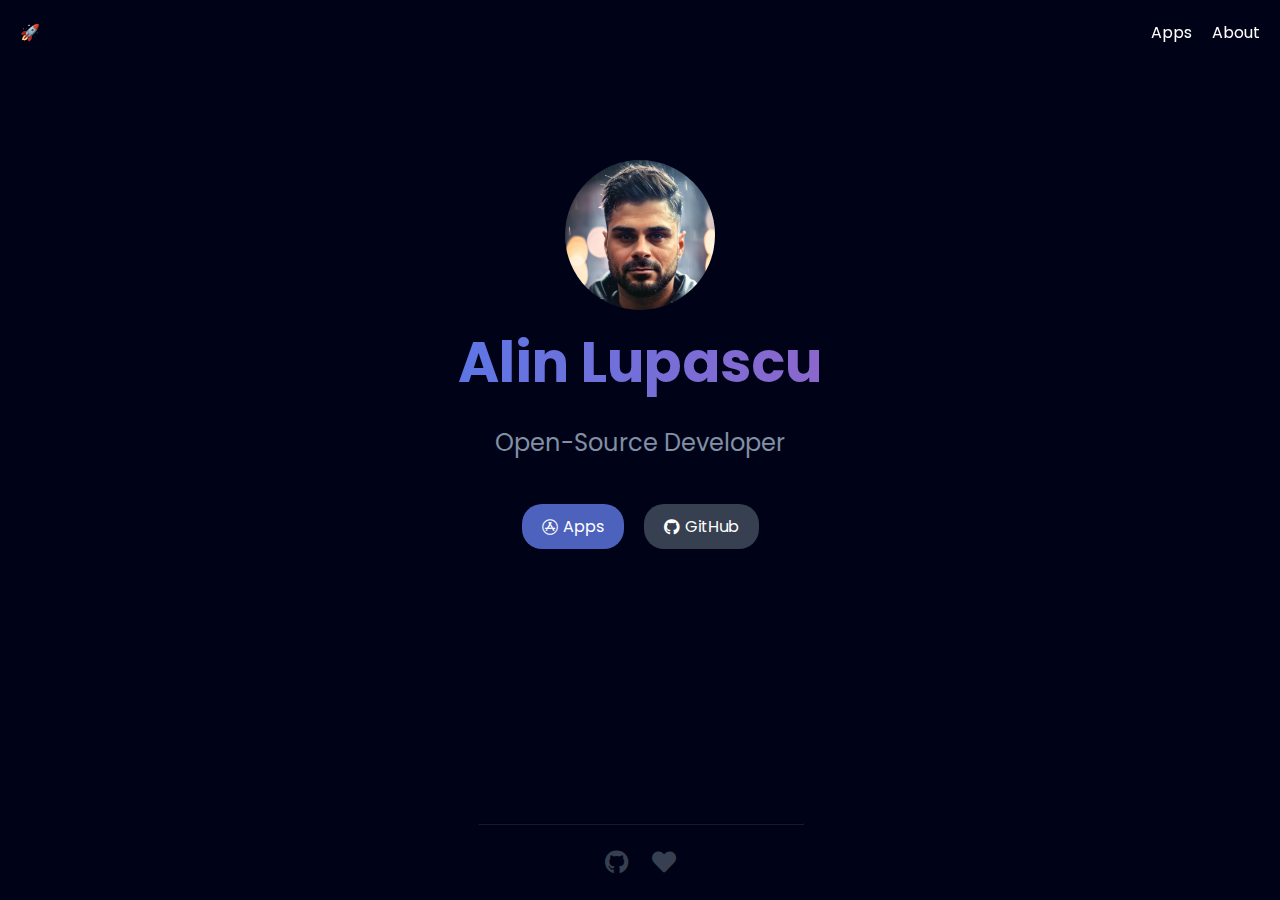
==== commit 40a998bd: "Remove email" ====
--- a/index.html
+++ b/index.html
@@ -1,44 +1,72 @@
-<!DOCTYPE html>
+<!doctype html>
 <html lang="en">
-<head>
-    <meta charset="UTF-8">
-    <meta name="viewport" content="width=device-width, initial-scale=1.0">
-    <title>Alin Lupascu</title>
-    <link rel="stylesheet" href="style.css">
-    <link rel="stylesheet" href="https://cdnjs.cloudflare.com/ajax/libs/font-awesome/5.15.3/css/all.min.css">
-    <link href="https://fonts.googleapis.com/css2?family=Poppins:wght@400;600&display=swap" rel="stylesheet">
-    <link rel="icon"
-        href="data:image/svg+xml,<svg xmlns=%22http://www.w3.org/2000/svg%22 viewBox=%220 0 100 100%22><text y=%22.9em%22 font-size=%2290%22>🚀</text></svg>">
-</head>
-<body>
-    <header>
-        <div class="logo">🚀</div>
-        <nav>
-            <ul>
-                <li><a href="/apps">Apps</a></li>
-                <li><a href="/about">About</a></li>
-            </ul>
-        </nav>
-    </header>
-    <main>
-        <section class="profile">
-            <img src="Resources/me.JPG" alt="Profile Picture" class="profile-pic">
-            <h1>Alin Lupascu</h1>
-            <p class="role">Open-Source Developer</p>
-            <div class="buttons">
-                <a href="/apps" class="button" id="apps"><i class="fab fa-app-store"></i> Apps</a>
-                <a href="https://github.com/alienator88" class="button" id="code"><i class="fab fa-github"></i> GitHub</a>
+    <head>
+        <meta charset="UTF-8" />
+        <meta name="viewport" content="width=device-width, initial-scale=1.0" />
+        <title>Alin Lupascu</title>
+        <link rel="stylesheet" href="style.css" />
+        <link
+            rel="stylesheet"
+            href="https://cdnjs.cloudflare.com/ajax/libs/font-awesome/5.15.3/css/all.min.css"
+        />
+        <link
+            href="https://fonts.googleapis.com/css2?family=Poppins:wght@400;600&display=swap"
+            rel="stylesheet"
+        />
+        <link
+            rel="icon"
+            href="data:image/svg+xml,<svg xmlns=%22http://www.w3.org/2000/svg%22 viewBox=%220 0 100 100%22><text y=%22.9em%22 font-size=%2290%22>🚀</text></svg>"
+        />
+    </head>
+    <body>
+        <header>
+            <div class="logo">🚀</div>
+            <nav>
+                <ul>
+                    <li><a href="/apps">Apps</a></li>
+                    <li><a href="/about">About</a></li>
+                </ul>
+            </nav>
+        </header>
+        <main>
+            <section class="profile">
+                <img
+                    src="Resources/me.JPG"
+                    alt="Profile Picture"
+                    class="profile-pic"
+                />
+                <h1>Alin Lupascu</h1>
+                <p class="role">Open-Source Developer</p>
+                <div class="buttons">
+                    <a href="/apps" class="button" id="apps"
+                        ><i class="fab fa-app-store"></i> Apps</a
+                    >
+                    <a
+                        href="https://github.com/alienator88"
+                        class="button"
+                        id="code"
+                        ><i class="fab fa-github"></i> GitHub</a
+                    >
+                </div>
+            </section>
+        </main>
+        <footer>
+            <hr />
+            <div class="social-links">
+                <a href="https://github.com/alienator88" class="tooltip"
+                    ><i class="fab fa-github"
+                        ><span class="tooltiptext">GitHub</span></i
+                    ></a
+                >
+                <a
+                    href="https://github.com/sponsors/alienator88"
+                    class="tooltip"
+                    ><i class="fas fa-heart"
+                        ><span class="tooltiptext">Sponsor</span></i
+                    ></a
+                >
+                <!-- <a href="mailto:dev@itsalin.com" class="tooltip"><i class="fas fa-envelope"><span class="tooltiptext">Email</span></i></a> -->
             </div>
-            
-        </section>
-    </main>
-    <footer>
-        <hr>
-        <div class="social-links">
-            <a href="https://github.com/alienator88" class="tooltip"><i class="fab fa-github"><span class="tooltiptext">GitHub</span></i></a>
-            <a href="https://github.com/sponsors/alienator88" class="tooltip"><i class="fas fa-heart"><span class="tooltiptext">Sponsor</span></i></a>
-            <a href="mailto:dev@itsalin.com" class="tooltip"><i class="fas fa-envelope"><span class="tooltiptext">Email</span></i></a>
-        </div>
-    </footer>
-</body>
+        </footer>
+    </body>
 </html>
--- a/style.css
+++ b/style.css
@@ -1,59 +1,89 @@
-html, body {
-    height: 100%; /* Ensure the html and body are full height */
+html,
+body {
+    height: 100%;
+    /* Ensure the html and body are full height */
     margin: 0;
     padding: 0;
     font-family: 'Poppins', sans-serif;
-    background-color: #000317; /* Dark blue/purple background */
+    background-color: #000317;
+    /* Dark blue/purple background */
     color: white;
-    display: flex; /* New */
-    flex-direction: column; /* New */
-    align-items: center;
-}
-
-body > footer {
-    margin-top: auto; /* Pushes the footer to the bottom */
+    display: flex;
+    /* New */
+    flex-direction: column;
+    /* New */
+    align-items: center;
+}
+
+body>footer {
+    margin-top: auto;
+    /* Pushes the footer to the bottom */
 }
 
 main {
-    flex: 1; /* Allows the main content to grow and fill the available space */
+    flex: 1;
+    /* Allows the main content to grow and fill the available space */
+}
+
+.main-about {
+    main {
+        display: flex;
+        flex-direction: column;
+        align-items: center;
+        flex: 1;
+    }
 }
 
 .grid-container {
     display: grid;
-    grid-template-columns: 1fr 1fr; /* Creates 2 columns of equal width */
-    gap: 40px; /* Adjusts the gap between grid items */
-    margin-top: 20px; /* Space above the grid, adjust as needed */
+    grid-template-columns: 1fr;
+    grid-gap: 1rem;
+    margin-top: 20px;
+    margin-left: auto;
+    margin-right: auto;
+    width: fit-content;
+    justify-items: center;
 }
 
 .column {
     display: flex;
     flex-direction: column;
-    gap: 20px; /* Space between items in the same column */
+    gap: 20px;
+    /* Space between items in the same column */
 }
 
 .item {
     display: flex;
     align-items: center;
-    background-color: #000210; /* Example background color */
-    padding: 20px; /* Increased padding between content and border */
-    border: 1px solid #dddddd1c; /* Example border color */
-    border-radius: 16px; /* Rounded corners */
-    gap: 20px; /* Space between the image and the text content */
-    transition: box-shadow 0.5s ease-in-out; /* Smooth transition for the shadow effect */
-    width: 550px; /* Specific width */
-    height: 200px; /* Specific height */
-    overflow: hidden; 
+    background-color: #000210;
+    /* Example background color */
+    padding: 20px;
+    border: 1px solid #dddddd1c;
+    /* Example border color */
+    border-radius: 16px;
+    /* Rounded corners */
+    gap: 5%;
+    /* Space between the image and the text content */
+    transition: box-shadow 0.5s ease-in-out;
+    /* Smooth transition for the shadow effect */
+    width: 600px;
+    height: 200px;
+    overflow: hidden;
 }
 
 .item:hover {
-    box-shadow: 0 8px 15px #5d76e577; /* Blue shadow on hover */
+    box-shadow: 0 8px 15px #5d76e577;
+    /* Blue shadow on hover */
     cursor: pointer;
 }
 
 .item-image {
-    width: 100px; /* Adjust based on your preference */
-    height: auto; /* Maintain aspect ratio */
-    border-radius: 5px; /* Optionally round the corners of the image */
+    width: 100px;
+    /* Adjust based on your preference */
+    height: auto;
+    /* Maintain aspect ratio */
+    border-radius: 5px;
+    /* Optionally round the corners of the image */
 }
 
 .item-content {
@@ -63,12 +93,13 @@
 
 .item-title {
     margin: 0;
-    font-size: 1.5em; /* Large title size */
+    font-size: 1.5em;
+    /* Large title size */
 }
 
 .item-description {
-    font-size: 0.9em; /* Smaller text for the description */
-    color: #666; /* Example color for the description text */
+    font-size: 0.9em;
+    color: #666;
 }
 
 header {
@@ -79,24 +110,29 @@
     display: flex;
     justify-content: space-between;
     align-items: center;
-    padding: 20px;
-    z-index: 1000; /* High z-index to keep it above other content */
+    padding-top: 20px;
+    z-index: 1000;
     transition: background-color 0.5s ease;
-    backdrop-filter: blur(10px); /* Create the blur effect */
-    background-color: #0003178f; /* Translucent background; adjust as needed */
+    -webkit-backdrop-filter: blur(20px);
+    backdrop-filter: blur(20px);
+    background-color: #00031796;
+    /* background-color: #f10d0dda; */
 }
 
 .logo {
     font-size: 1rem;
     text-decoration: none;
     color: white;
+    margin-left: 20px;
+    margin-bottom: 20px;
 }
 
 .underline {
     text-decoration: underline;
-    text-decoration-color: #ab5dbb; 
-    text-decoration-thickness: 2px;
+    text-decoration-color: #ab5dbb !important;
+    text-decoration-thickness: 4px !important;
     text-decoration-style: solid;
+    text-underline-offset: 8px !important;
 }
 
 nav ul {
@@ -105,12 +141,11 @@
     display: flex;
     margin: 0;
     margin-right: 20px;
-    /* align-items: center; */
+    margin-bottom: 20px;
 }
 
 nav ul li {
-    margin: 10px;
-    margin-right: 20px;
+    margin-left: 20px;
 }
 
 nav ul li a {
@@ -122,18 +157,38 @@
 
 .profile {
     display: flex;
-    justify-content: center; /* Centers content horizontally */
-    align-items: center; /* Centers content vertically if needed */
-    width: 100%; /* Ensures the profile section takes full width */
+    justify-content: center;
+    /* Centers content horizontally */
+    align-items: center;
+    /* Centers content vertically if needed */
+    width: 100%;
+    /* Ensures the profile section takes full width */
     flex-direction: column;
     padding-top: 10rem;
+    text-align: center;
+}
+
+.about-section {
+    display: flex;
+    justify-content: center;
+    /* Centers content horizontally */
+    align-items: center;
+    /* Centers content vertically if needed */
+    width: 100%;
+    /* Ensures the profile section takes full width */
+    flex-direction: column;
+    padding-top: 10rem;
+    text-align: center;
 }
 
 .apps-container {
     display: flex;
-    justify-content: center; /* Centers content horizontally */
-    align-items: center; /* Centers content vertically if needed */
-    width: 100%; /* Ensures the profile section takes full width */
+    justify-content: center;
+    /* Centers content horizontally */
+    align-items: center;
+    /* Centers content vertically if needed */
+    width: 100%;
+    /* Ensures the profile section takes full width */
     flex-direction: column;
     padding-top: 5rem;
 }
@@ -142,33 +197,69 @@
     width: 150px;
     height: 150px;
     border-radius: 50%;
-    object-fit:cover;
+    object-fit: cover;
     object-position: center 25%;
     /* border: 4px solid white; */
 }
 
 h1 {
     font-size: 3.5rem;
-    background: linear-gradient(45deg, #5d76e5, #ab5dbb, #5d76e5);
-    background-size: 200% 200%; /* Extend the background to allow for the movement */
+    background: linear-gradient(to left, rgb(74, 0, 139), #5d76e5, #ab5dbb, #5d76e5);
+    background-size: 500%;
     -webkit-background-clip: text;
     background-clip: text;
     -webkit-text-fill-color: transparent;
-    animation: gradientAnimation 5s ease-in-out infinite; /* Apply the animation */
+    animation: gradientAnimation 5s ease-in-out infinite;
     margin: 10px 0;
     margin-bottom: 10px;
 }
 
+.gradient-animation {
+    background: linear-gradient(to left, rgb(74, 0, 139), #5d76e5, #ab5dbb, #5d76e5);
+    background-size: 500%;
+    -webkit-background-clip: text;
+    background-clip: text;
+    -webkit-text-fill-color: transparent;
+    animation: gradientAnimation 5s ease-in-out infinite;
+    margin: 10px 0;
+    margin-bottom: 10px;
+}
+
 .awesome {
     font-size: 2rem;
-    margin: 10px 0;
+    /* margin: 10px 0; */
 }
 
 @keyframes gradientAnimation {
-    0% { background-position: 0% 50%; }
-    50% { background-position: 100% 50%; }
-    100% { background-position: 0% 50%; }
-}
+    0% {
+        background-position: 0% 100%;
+    }
+
+    50% {
+        background-position: 100% 0%;
+    }
+
+    100% {
+        background-position: 0% 100%;
+    }
+}
+
+.badges-container {
+    display: flex;
+    flex-wrap: wrap;
+    gap: 10px;
+    opacity: 80%;
+  }
+  
+  .badge {
+    display: inline-block;
+    background-color: transparent;
+    /* background-color: #5d76e5; */
+    padding: 6px 10px;
+    border: 2px solid #ffffff80;
+    border-radius: 15px;
+    font-size: 10px;
+  }
 
 .role {
     color: #828fa5;
@@ -184,12 +275,19 @@
 
 .apps-title-container {
     display: flex;
-    align-items: center; /* Adjust vertical alignment if needed */
+    align-items: center;
+    /* Adjust vertical alignment if needed */
     gap: 10px;
-}
-
-
-.button, #apps, #code, #download_url, #repo_url { /* Targeting IDs directly */
+    margin-top: 100px;
+}
+
+
+.button,
+#apps,
+#code,
+#download_url,
+#repo_url {
+    /* Targeting IDs directly */
     display: inline-flex;
     align-items: center;
     justify-content: center;
@@ -199,59 +297,124 @@
     margin: 10px;
     cursor: pointer;
     font-size: 1rem;
-    text-decoration: none; 
-    color: white; 
+    text-decoration: none;
+    color: white;
     gap: 5px;
 }
 
 
 .buttons {
     display: flex;
-    justify-content: center; /* Center buttons horizontally */
-    align-items: center;
-    gap: 0px; /* Adjusts space between buttons */
-    flex-wrap: wrap; /* Ensures buttons wrap on smaller screens */
-    margin-top: 10px; /* Adds some space above the buttons */
-}
-
-#apps, #download_url {
-    background-color: #4d62bd; /* Blue */
-}
-
-#code, #repo_url {
-    background-color: #364051; /* Lighter blue/purple */
+    justify-content: center;
+    /* Center buttons horizontally */
+    align-items: center;
+    gap: 0px;
+    /* Adjusts space between buttons */
+    flex-wrap: wrap;
+    /* Ensures buttons wrap on smaller screens */
+    margin-top: 10px;
+    /* Adds some space above the buttons */
+}
+
+#apps,
+#download_url {
+    background-color: #4d62bd;
+    /* Blue */
+}
+
+#code,
+#repo_url {
+    background-color: #364051;
+    /* Lighter blue/purple */
 }
 
 .app-detail {
     display: flex;
-    flex-direction: column; /* Stacks children vertically */
-    align-items: center; /* Centers children horizontally in the container */
-    justify-content: center; /* Centers the container's total content vertically if needed */
-    text-align: center; /* Centers text within each child */
-    width: 100%; /* Take the full width of the parent container */
-    padding: 20px; /* Optional: Adds some padding inside the container */
+    flex-direction: column;
+    /* Stacks children vertically */
+    align-items: center;
+    /* Centers children horizontally in the container */
+    justify-content: center;
+    /* Centers the container's total content vertically if needed */
+    text-align: center;
+    /* Centers text within each child */
+    width: 100%;
+    /* Take the full width of the parent container */
+    padding: 20px;
+    /* Optional: Adds some padding inside the container */
     margin-top: 5rem;
 }
 
 .appImage {
-    max-width: 10rem; /* Ensures the image is responsive and doesn't overflow its container */
-    height: auto; /* Maintains the aspect ratio of the image */
-    border-radius: 10px; /* Optional: Rounds the corners of the image */
-    margin-bottom: 20px; /* Adds space between the image and the title */
+    max-width: 10rem;
+    /* Ensures the image is responsive and doesn't overflow its container */
+    height: auto;
+    /* Maintains the aspect ratio of the image */
+    border-radius: 10px;
+    /* Optional: Rounds the corners of the image */
+    margin-bottom: 20px;
+    /* Adds space between the image and the title */
 }
 
 .screenshot {
-    max-width: 80%; /* Ensures the image is responsive and doesn't overflow its container */
-    height: auto; /* Maintains the aspect ratio of the image */
-    border-radius: 10px; /* Optional: Rounds the corners of the image */
-    margin-bottom: 20px; /* Adds space between the image and the title */
-}
-
+    max-width: 80%;
+    /* Ensures the image is responsive and doesn't overflow its container */
+    height: auto;
+    /* Maintains the aspect ratio of the image */
+    border-radius: 10px;
+    /* Optional: Rounds the corners of the image */
+    margin-bottom: 20px;
+    /* Adds space between the image and the title */
+}
+
+.snippet-wrapper {
+    display: flex;
+    /* Enables flexbox layout */
+    align-items: center;
+    /* Aligns children vertically in the center */
+    justify-content: space-between;
+    /* Puts maximum space between flex items */
+    position: relative;
+    /* Positions the wrapper relatively */
+}
+
+.code-snippet {
+    flex-grow: 1;
+    background-color: #303a4b;
+    border-left: 6px solid #ab5dbb;
+    font-family: "Courier New", Courier, monospace;
+    padding-left: 10px;
+    padding-right: 10px;
+    margin: 20px 0;
+    overflow-x: auto;
+    border-radius: 8px;
+}
+
+#appVersion, #appDownloads {
+    color: #ffffff9b;
+}
+
+#copy-btn {
+    display: inline-flex;
+    justify-content: center;
+    align-items: center;
+    color: #ffffff9b;
+    cursor: pointer;
+    font-size: large;
+    width: 40px;
+    height: 40px;
+}
+
+.copy-button i {
+    width: 20px; 
+    height: 20px;
+}
 
 footer {
     text-align: center;
     padding: 20px;
-    width: 100%; /* Ensure footer takes full width */
+    width: 100%;
+    /* Ensure footer takes full width */
     box-sizing: border-box;
 }
 
@@ -262,7 +425,8 @@
 }
 
 .social-links a {
-    display: inline-block; /* or 'block' with 'text-align: center' for its parent */
+    display: inline-block;
+    /* or 'block' with 'text-align: center' for its parent */
     margin: auto;
     color: #364051;
     font-size: 1.5rem;
@@ -271,28 +435,81 @@
 }
 
 .tooltip {
-  position: relative;
-  display: inline-block;
-}
-  
+    position: relative;
+    display: inline-block;
+}
+
 .tooltip .tooltiptext {
-  visibility: hidden;
-  width: auto;
-  background-color: #5d76e5;
-  color: #fff;
-  text-align: center;
-  padding: 10px;
-  border-radius: 10px;
-  font-size: 12px;
-  font-weight: 300;
-  position: absolute;
-  z-index: 1;
-  bottom: 100%; /* Positions the tooltip above the anchor tag */
-  left: 50%; /* Start at 50% of the parent element */
-  transform: translateX(-50%); /* Centers the tooltip */
-  margin-bottom: 5px;
-}
-  
+    visibility: hidden;
+    width: auto;
+    background-color: #5d76e5;
+    color: #fff;
+    text-align: center;
+    padding: 10px;
+    border-radius: 10px;
+    font-size: 12px;
+    font-weight: 300;
+    position: absolute;
+    z-index: 1;
+    bottom: 100%;
+    /* Positions the tooltip above the anchor tag */
+    left: 50%;
+    /* Start at 50% of the parent element */
+    transform: translateX(-50%);
+    /* Centers the tooltip */
+    margin-bottom: 5px;
+}
+
 .tooltip:hover .tooltiptext {
-  visibility: visible;
+    visibility: visible;
+}
+
+
+
+@media screen and (max-width: 768px) {
+    h1 {
+        font-size: 2.5rem;
+    }
+
+    .item {
+        width: auto;
+        height: auto;
+        padding: 10px;
+        gap: 10px;
+    }
+
+    .app-detail {
+        max-width: 100%;
+        overflow-x: hidden;
+    }
+
+    .logo, nav {
+        font-size: small;
+    }
+
+    #appTitle {
+        max-width: 80%;
+        word-wrap: break-word;
+        overflow-wrap: break-word;
+        font-size: large;
+    }
+
+    #appVersion, #appDownloads {
+        max-width: 80%;
+        word-wrap: break-word;
+        overflow-wrap: break-word;
+        font-size: smaller;
+    }
+
+    #appDescription {
+        max-width: 80%;
+        word-wrap: break-word;
+        overflow-wrap: break-word;
+        font-size: small;
+    }
+
+    .snippet-wrapper {
+        display: none;
+    }
+
 }